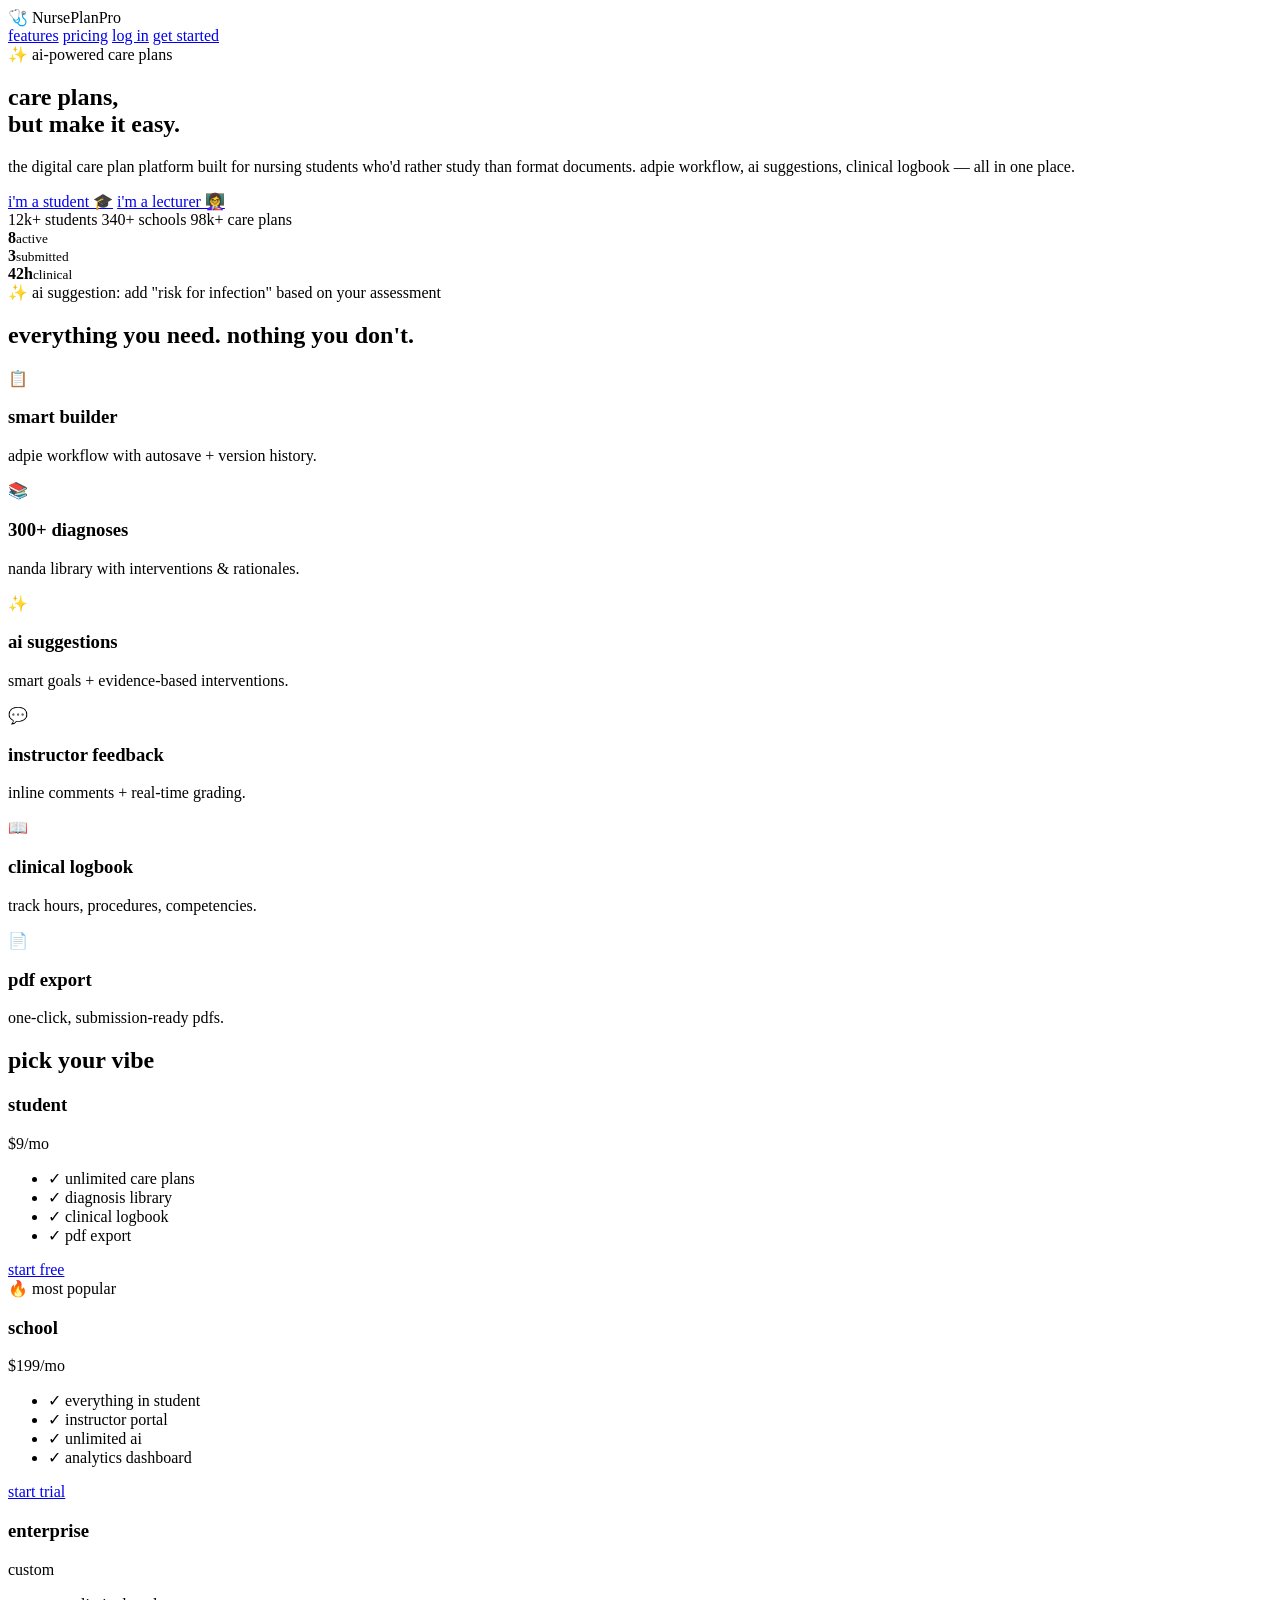
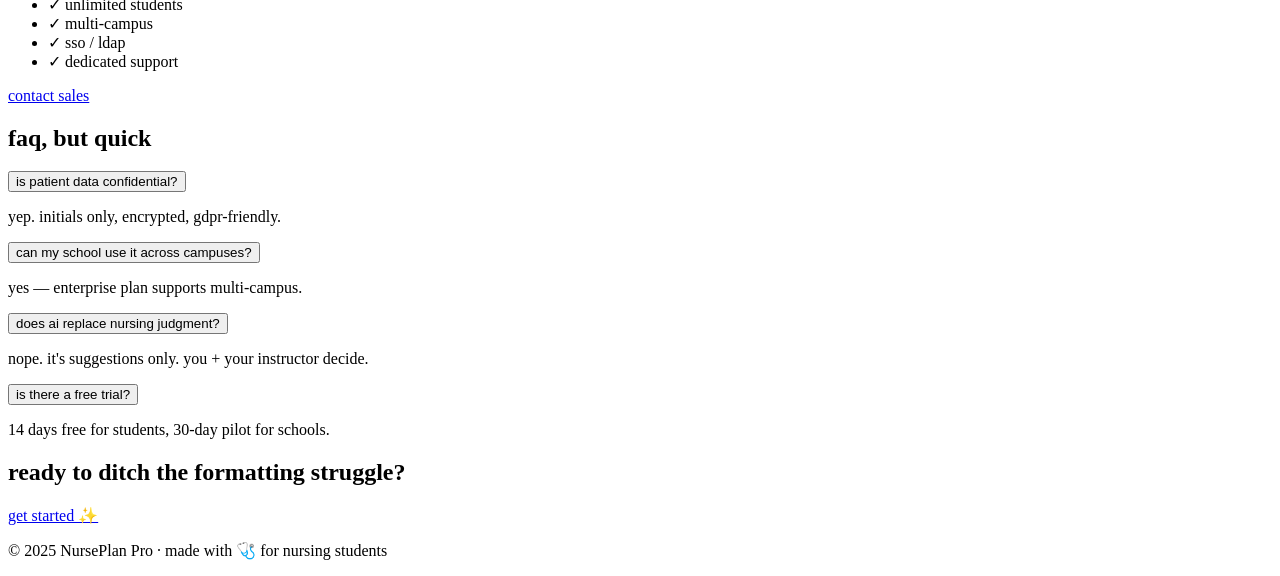
==== index.html @ fc002a98 "Create index.html" ====
<!DOCTYPE html>
<html lang="en">
<head>
<meta charset="UTF-8">
<meta name="viewport" content="width=device-width, initial-scale=1.0">
<title>NursePlan Pro ✨ care plans, but make it easy</title>
<link rel="stylesheet" href="css/style.css">
<link href="https://fonts.googleapis.com/css2?family=Inter:wght@300;400;500;600;700;800&display=swap" rel="stylesheet">
</head>
<body>

<nav class="nav">
  <div class="logo">🩺 NursePlan<span>Pro</span></div>
  <div class="nav-links">
    <a href="#features">features</a>
    <a href="#pricing">pricing</a>
    <a href="auth.html" class="btn btn-ghost">log in</a>
    <a href="auth.html" class="btn btn-primary">get started</a>
  </div>
</nav>

<section class="hero">
  <div class="hero-text">
    <div class="pill">✨ ai-powered care plans</div>
    <h1>care plans,<br><span class="grad">but make it easy.</span></h1>
    <p>the digital care plan platform built for nursing students who'd rather study than format documents. adpie workflow, ai suggestions, clinical logbook — all in one place.</p>
    <div class="hero-btns">
      <a href="auth.html?role=student" class="btn btn-primary btn-lg">i'm a student 🎓</a>
      <a href="auth.html?role=lecturer" class="btn btn-outline btn-lg">i'm a lecturer 👩‍🏫</a>
    </div>
    <div class="trust">
      <span>12k+ students</span>
      <span>340+ schools</span>
      <span>98k+ care plans</span>
    </div>
  </div>

  <div class="hero-card">
    <div class="card-top">
      <div class="dot red"></div><div class="dot yellow"></div><div class="dot green"></div>
    </div>
    <div class="card-stats">
      <div class="stat"><b>8</b><small>active</small></div>
      <div class="stat"><b>3</b><small>submitted</small></div>
      <div class="stat"><b>42h</b><small>clinical</small></div>
    </div>
    <div class="ai-tip">✨ ai suggestion: add "risk for infection" based on your assessment</div>
  </div>
</section>

<section id="features" class="features">
  <h2>everything you need. nothing you don't.</h2>
  <div class="grid">
    <div class="f-card"><div class="emoji">📋</div><h3>smart builder</h3><p>adpie workflow with autosave + version history.</p></div>
    <div class="f-card"><div class="emoji">📚</div><h3>300+ diagnoses</h3><p>nanda library with interventions & rationales.</p></div>
    <div class="f-card"><div class="emoji">✨</div><h3>ai suggestions</h3><p>smart goals + evidence-based interventions.</p></div>
    <div class="f-card"><div class="emoji">💬</div><h3>instructor feedback</h3><p>inline comments + real-time grading.</p></div>
    <div class="f-card"><div class="emoji">📖</div><h3>clinical logbook</h3><p>track hours, procedures, competencies.</p></div>
    <div class="f-card"><div class="emoji">📄</div><h3>pdf export</h3><p>one-click, submission-ready pdfs.</p></div>
  </div>
</section>

<section id="pricing" class="pricing">
  <h2>pick your vibe</h2>
  <div class="price-grid">
    <div class="price-card">
      <h3>student</h3>
      <div class="price">$9<span>/mo</span></div>
      <ul>
        <li>✓ unlimited care plans</li>
        <li>✓ diagnosis library</li>
        <li>✓ clinical logbook</li>
        <li>✓ pdf export</li>
      </ul>
      <a href="auth.html?role=student" class="btn btn-primary btn-block">start free</a>
    </div>
    <div class="price-card featured">
      <div class="badge">🔥 most popular</div>
      <h3>school</h3>
      <div class="price">$199<span>/mo</span></div>
      <ul>
        <li>✓ everything in student</li>
        <li>✓ instructor portal</li>
        <li>✓ unlimited ai</li>
        <li>✓ analytics dashboard</li>
      </ul>
      <a href="auth.html?role=lecturer" class="btn btn-primary btn-block">start trial</a>
    </div>
    <div class="price-card">
      <h3>enterprise</h3>
      <div class="price">custom</div>
      <ul>
        <li>✓ unlimited students</li>
        <li>✓ multi-campus</li>
        <li>✓ sso / ldap</li>
        <li>✓ dedicated support</li>
      </ul>
      <a href="mailto:sales@nurseplanpro.com" class="btn btn-outline btn-block">contact sales</a>
    </div>
  </div>
</section>

<section id="faq" class="faq">
  <h2>faq, but quick</h2>
  <div class="faq-list">
    <div class="faq-item"><button class="faq-q">is patient data confidential?</button><div class="faq-a"><p>yep. initials only, encrypted, gdpr-friendly.</p></div></div>
    <div class="faq-item"><button class="faq-q">can my school use it across campuses?</button><div class="faq-a"><p>yes — enterprise plan supports multi-campus.</p></div></div>
    <div class="faq-item"><button class="faq-q">does ai replace nursing judgment?</button><div class="faq-a"><p>nope. it's suggestions only. you + your instructor decide.</p></div></div>
    <div class="faq-item"><button class="faq-q">is there a free trial?</button><div class="faq-a"><p>14 days free for students, 30-day pilot for schools.</p></div></div>
  </div>
</section>

<section class="cta">
  <h2>ready to ditch the formatting struggle?</h2>
  <a href="auth.html" class="btn btn-primary btn-lg">get started ✨</a>
</section>

<footer class="footer">
  <p>© 2025 NursePlan Pro · made with 🩺 for nursing students</p>
</footer>

<script>
// faq toggle
document.querySelectorAll('.faq-q').forEach(b => b.addEventListener('click', () => b.parentElement.classList.toggle('open')));
// redirect if logged in
const s = JSON.parse(localStorage.getItem('npp_session'));
if (s) location.href = s.role === 'student' ? 'student.html' : 'lecturer.html';
</script>
</body>
</html>
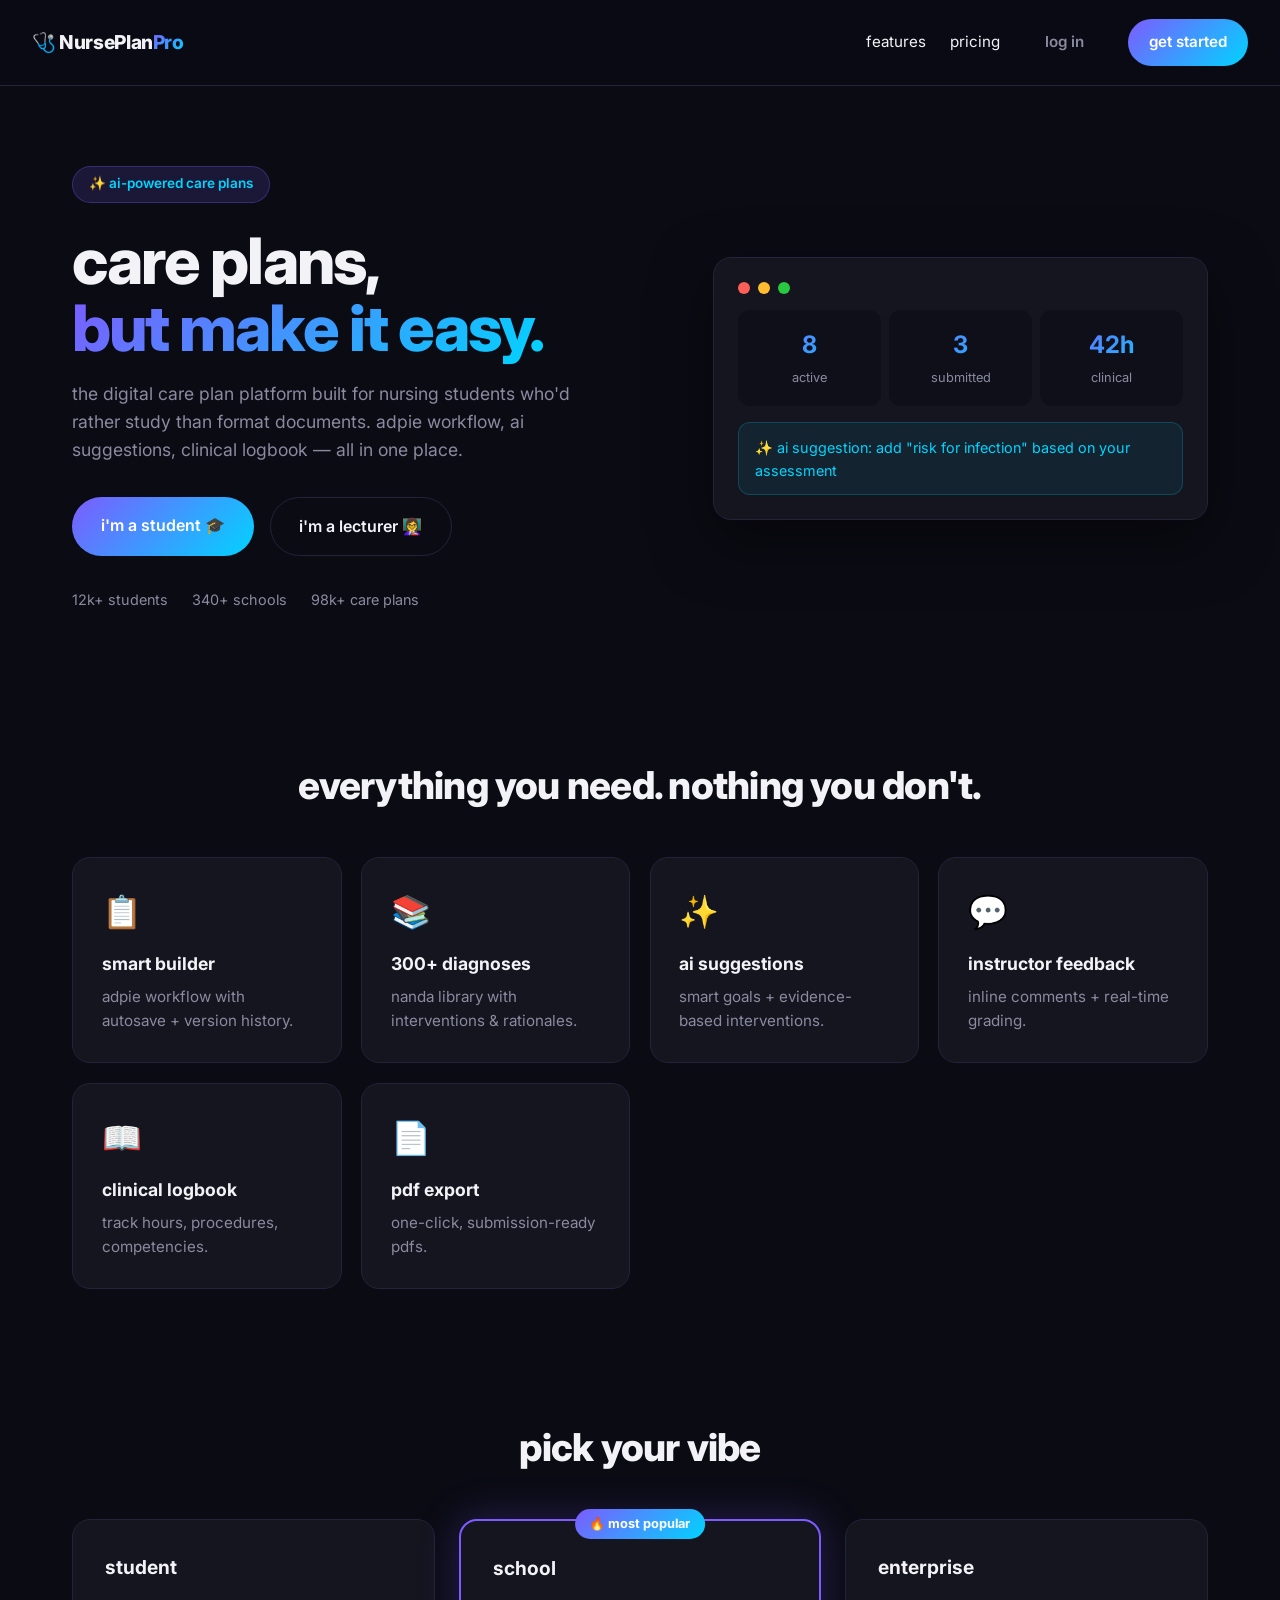
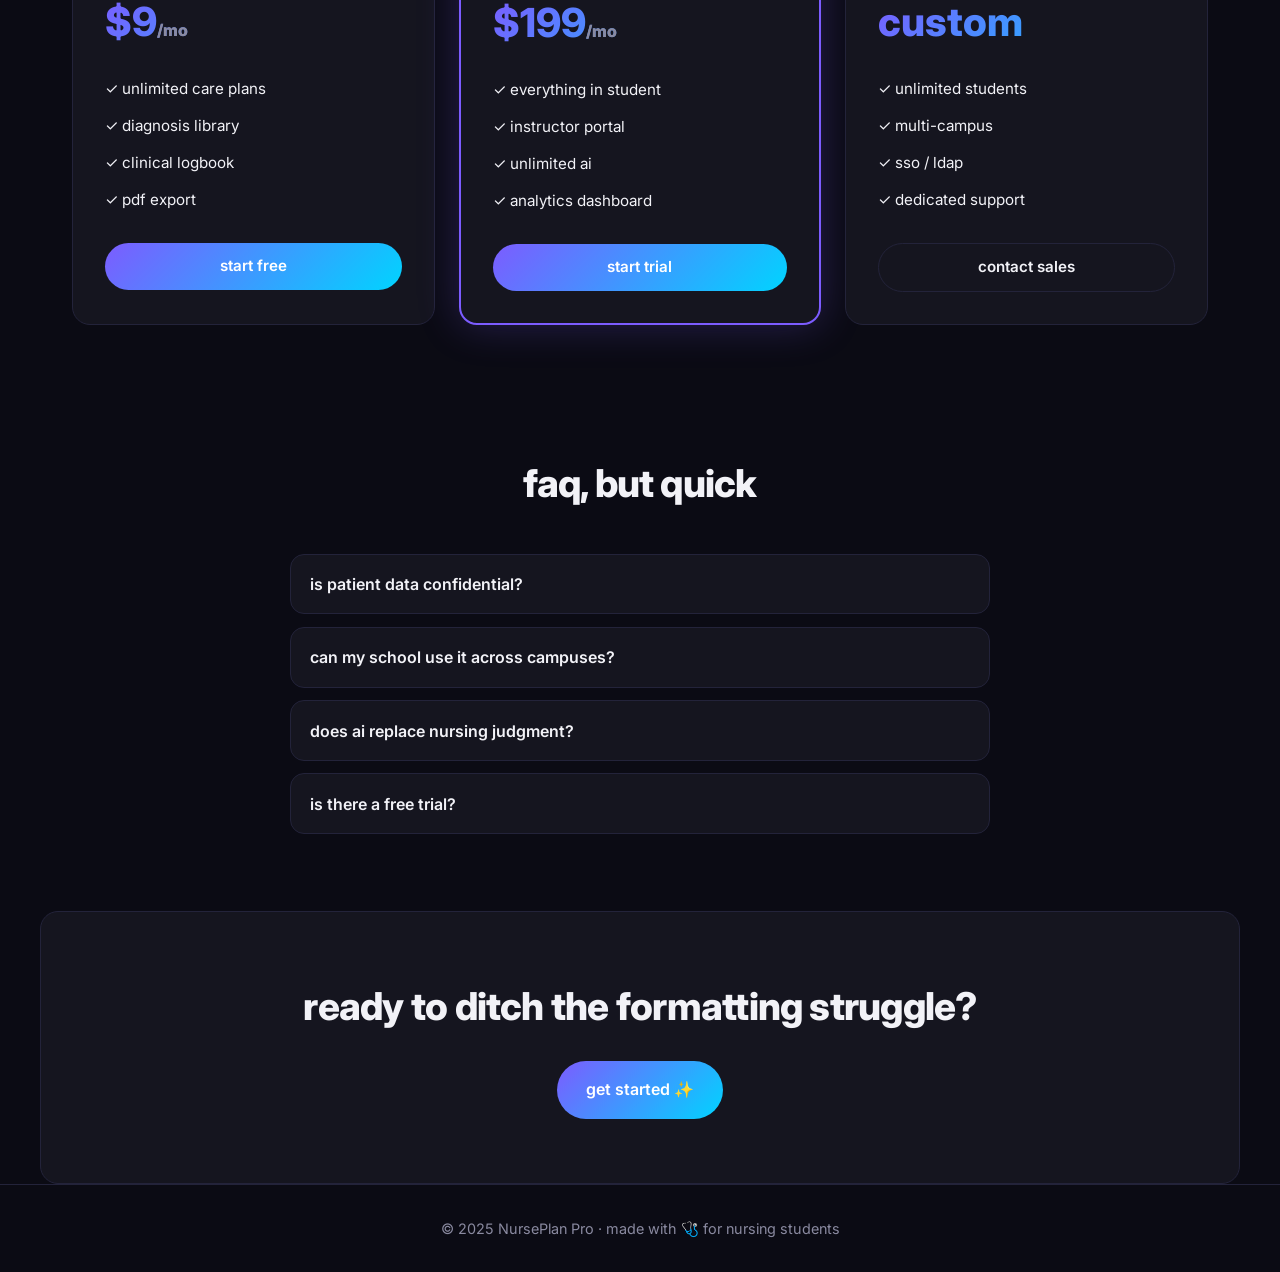
==== commit 952e47ea: "Update index.html" ====
--- a/index.html
+++ b/index.html
@@ -122,9 +122,8 @@
 <script>
 // faq toggle
 document.querySelectorAll('.faq-q').forEach(b => b.addEventListener('click', () => b.parentElement.classList.toggle('open')));
-// redirect if logged in
-const s = JSON.parse(localStorage.getItem('npp_session'));
-if (s) location.href = s.role === 'student' ? 'student.html' : 'lecturer.html';
+
+
 </script>
 </body>
 </html>
--- a/css/style.css
+++ b/css/style.css
@@ -0,0 +1,169 @@
+:root{
+  --bg:#0b0b14;
+  --card:#15151f;
+  --border:#23233a;
+  --text:#f2f2f7;
+  --muted:#8a8aa0;
+  --primary:#7c5cff;
+  --primary-2:#00d4ff;
+  --pink:#ff5fa2;
+  --grad:linear-gradient(135deg,#7c5cff 0%,#00d4ff 100%);
+  --radius:18px;
+}
+
+*{margin:0;padding:0;box-sizing:border-box;font-family:'Inter',system-ui,sans-serif}
+
+body{background:var(--bg);color:var(--text);line-height:1.6;-webkit-font-smoothing:antialiased}
+
+a{color:inherit;text-decoration:none}
+.muted{color:var(--muted)}
+
+/* NAV */
+.nav{display:flex;justify-content:space-between;align-items:center;padding:1.2rem 2rem;position:sticky;top:0;background:rgba(11,11,20,.8);backdrop-filter:blur(12px);z-index:100;border-bottom:1px solid var(--border)}
+.logo{font-weight:800;font-size:1.2rem;letter-spacing:-.02em}
+.logo span{background:var(--grad);-webkit-background-clip:text;background-clip:text;color:transparent}
+.nav-links{display:flex;gap:1.5rem;align-items:center;font-size:.95rem}
+.nav-links a:hover{color:var(--primary-2)}
+
+/* BUTTONS */
+.btn{display:inline-block;padding:.7rem 1.3rem;border-radius:999px;font-weight:600;border:none;cursor:pointer;transition:.2s;font-size:.95rem}
+.btn-primary{background:var(--grad);color:#fff}
+.btn-primary:hover{transform:translateY(-2px);box-shadow:0 10px 30px rgba(124,92,255,.4)}
+.btn-outline{background:transparent;border:1.5px solid var(--border);color:var(--text)}
+.btn-outline:hover{border-color:var(--primary);color:var(--primary-2)}
+.btn-ghost{background:transparent;color:var(--muted)}
+.btn-ghost:hover{color:var(--text)}
+.btn-lg{padding:1rem 1.8rem;font-size:1rem}
+.btn-block{width:100%;display:block;text-align:center}
+
+/* HERO */
+.hero{display:grid;grid-template-columns:1.2fr 1fr;gap:3rem;padding:5rem 2rem;max-width:1200px;margin:0 auto;align-items:center}
+.pill{display:inline-block;background:rgba(124,92,255,.15);color:var(--primary-2);padding:.4rem 1rem;border-radius:999px;font-size:.85rem;font-weight:600;margin-bottom:1.5rem;border:1px solid rgba(124,92,255,.3)}
+.hero h1{font-size:clamp(2.5rem,5vw,4rem);font-weight:800;letter-spacing:-.03em;line-height:1.05;margin-bottom:1.2rem}
+.grad{background:var(--grad);-webkit-background-clip:text;background-clip:text;color:transparent}
+.hero p{color:var(--muted);font-size:1.1rem;max-width:520px;margin-bottom:2rem}
+.hero-btns{display:flex;gap:1rem;flex-wrap:wrap;margin-bottom:2rem}
+.trust{display:flex;gap:1.5rem;color:var(--muted);font-size:.9rem;flex-wrap:wrap}
+
+/* HERO CARD */
+.hero-card{background:var(--card);border:1px solid var(--border);border-radius:var(--radius);padding:1.5rem;box-shadow:0 20px 60px rgba(0,0,0,.5)}
+.card-top{display:flex;gap:.5rem;margin-bottom:1rem}
+.dot{width:12px;height:12px;border-radius:50%}
+.dot.red{background:#ff5f57}.dot.yellow{background:#febc2e}.dot.green{background:#28c840}
+.card-stats{display:grid;grid-template-columns:repeat(3,1fr);gap:.5rem;margin-bottom:1rem}
+.stat{background:#0f0f1a;border-radius:12px;padding:1rem;text-align:center}
+.stat b{display:block;font-size:1.5rem;background:var(--grad);-webkit-background-clip:text;background-clip:text;color:transparent}
+.stat small{color:var(--muted);font-size:.8rem}
+.ai-tip{background:rgba(0,212,255,.08);border:1px solid rgba(0,212,255,.2);border-radius:12px;padding:.8rem 1rem;font-size:.9rem;color:var(--primary-2)}
+
+/* SECTIONS */
+section{padding:4rem 2rem;max-width:1200px;margin:0 auto}
+section h2{font-size:clamp(1.8rem,3vw,2.5rem);font-weight:800;letter-spacing:-.02em;margin-bottom:2.5rem;text-align:center}
+
+/* FEATURES */
+.grid{display:grid;grid-template-columns:repeat(auto-fit,minmax(240px,1fr));gap:1.2rem}
+.f-card{background:var(--card);border:1px solid var(--border);border-radius:var(--radius);padding:1.8rem;transition:.3s}
+.f-card:hover{transform:translateY(-4px);border-color:var(--primary);box-shadow:0 20px 40px rgba(124,92,255,.15)}
+.emoji{font-size:2rem;margin-bottom:.8rem}
+.f-card h3{font-size:1.1rem;margin-bottom:.4rem;font-weight:700}
+.f-card p{color:var(--muted);font-size:.95rem}
+
+/* PRICING */
+.price-grid{display:grid;grid-template-columns:repeat(auto-fit,minmax(260px,1fr));gap:1.5rem}
+.price-card{background:var(--card);border:1px solid var(--border);border-radius:var(--radius);padding:2rem;position:relative;transition:.3s}
+.price-card:hover{transform:translateY(-4px)}
+.price-card.featured{border:2px solid var(--primary);box-shadow:0 0 40px rgba(124,92,255,.25)}
+.badge{position:absolute;top:-12px;left:50%;transform:translateX(-50%);background:var(--grad);color:#fff;padding:.3rem .9rem;border-radius:999px;font-size:.8rem;font-weight:700}
+.price-card h3{text-transform:lowercase;font-size:1.2rem;margin-bottom:.5rem}
+.price{font-size:2.5rem;font-weight:800;margin-bottom:1rem;background:var(--grad);-webkit-background-clip:text;background-clip:text;color:transparent}
+.price span{font-size:1rem;color:var(--muted);-webkit-text-fill-color:var(--muted)}
+.price-card ul{list-style:none;margin-bottom:1.5rem}
+.price-card li{padding:.4rem 0;color:var(--muted);font-size:.95rem}
+.price-card li{color:var(--text)}
+
+/* FAQ */
+.faq-list{max-width:700px;margin:0 auto}
+.faq-item{margin-bottom:.8rem;background:var(--card);border:1px solid var(--border);border-radius:14px;overflow:hidden}
+.faq-q{width:100%;text-align:left;padding:1.2rem;background:transparent;border:none;color:var(--text);font-size:1rem;font-weight:600;cursor:pointer;font-family:inherit}
+.faq-q:hover{color:var(--primary-2)}
+.faq-a{display:none;padding:0 1.2rem 1.2rem;color:var(--muted)}
+.faq-item.open .faq-a{display:block}
+
+/* CTA */
+.cta{text-align:center;background:var(--card);border:1px solid var(--border);border-radius:var(--radius);padding:4rem 2rem}
+.cta h2{margin-bottom:1.5rem}
+
+/* FOOTER */
+.footer{text-align:center;padding:2rem;color:var(--muted);border-top:1px solid var(--border);font-size:.9rem}
+
+/* AUTH */
+.auth-body{display:flex;align-items:center;justify-content:center;min-height:100vh;padding:1rem;background:radial-gradient(circle at top,#1a1a2e 0%,#0b0b14 60%)}
+.auth-card{background:var(--card);border:1px solid var(--border);border-radius:var(--radius);padding:2.5rem;width:100%;max-width:420px;box-shadow:0 30px 80px rgba(0,0,0,.6)}
+.auth-card h2{text-align:center;font-size:1.6rem;margin-bottom:.3rem}
+.auth-card .muted{text-align:center;margin-bottom:1.8rem;font-size:.9rem}
+.role-toggle{display:flex;background:#0f0f1a;border-radius:999px;padding:.3rem;margin-bottom:1.5rem}
+.role-btn{flex:1;padding:.7rem;border:none;background:transparent;color:var(--muted);border-radius:999px;cursor:pointer;font-weight:600;font-family:inherit;transition:.2s}
+.role-btn.active{background:var(--grad);color:#fff}
+.field{margin-bottom:1rem}
+.field label{display:block;font-size:.85rem;color:var(--muted);margin-bottom:.4rem;text-transform:lowercase}
+.field input{width:100%;padding:.8rem 1rem;background:#0f0f1a;border:1px solid var(--border);border-radius:12px;color:var(--text);font-size:1rem;font-family:inherit}
+.field input:focus{outline:none;border-color:var(--primary);box-shadow:0 0 0 3px rgba(124,92,255,.15)}
+.switch{text-align:center;margin-top:1.2rem;color:var(--muted);font-size:.9rem}
+.switch a{color:var(--primary-2);font-weight:600}
+
+/* DASHBOARD */
+.dash-body{display:flex;min-height:100vh}
+.sidebar{width:240px;background:var(--card);border-right:1px solid var(--border);padding:1.5rem;display:flex;flex-direction:column}
+.sidebar .logo{margin-bottom:2rem}
+.sidebar nav{display:flex;flex-direction:column;gap:.3rem;flex:1}
+.sidebar nav a{padding:.7rem 1rem;border-radius:12px;color:var(--muted);font-weight:500;font-size:.95rem;transition:.2s}
+.sidebar nav a:hover,.sidebar nav a.active{background:rgba(124,92,255,.12);color:var(--primary-2)}
+.dash-main{flex:1;padding:2rem;overflow-y:auto}
+.dash-header{margin-bottom:2rem}
+.dash-header h1{font-size:1.8rem;font-weight:800;letter-spacing:-.02em}
+.stats{display:grid;grid-template-columns:repeat(auto-fit,minmax(160px,1fr));gap:1rem;margin-bottom:2rem}
+.stat-card{background:var(--card);border:1px solid var(--border);border-radius:var(--radius);padding:1.5rem;transition:.3s}
+.stat-card:hover{transform:translateY(-3px);border-color:var(--primary)}
+.stat-card h3{font-size:.8rem;color:var(--muted);text-transform:lowercase;font-weight:500;margin-bottom:.4rem}
+.stat-card b{display:block;font-size:2rem;font-weight:800;background:var(--grad);-webkit-background-clip:text;background-clip:text;color:transparent}
+.stat-card small{color:var(--muted);font-size:.8rem}
+.panel{background:var(--card);border:1px solid var(--border);border-radius:var(--radius);padding:1.5rem;margin-bottom:1.5rem}
+.panel h2{font-size:1.2rem;margin-bottom:1rem;font-weight:700;text-align:left}
+.list{display:flex;flex-direction:column;gap:.6rem}
+.item{background:#0f0f1a;border:1px solid var(--border);border-radius:12px;padding:1rem;display:flex;justify-content:space-between;align-items:center;gap:1rem;transition:.2s}
+.item:hover{border-color:var(--primary)}
+.item .time{font-weight:700;color:var(--primary-2);font-variant-numeric:tabular-nums}
+.item .del{background:transparent;border:1px solid var(--border);color:var(--muted);border-radius:8px;padding:.3rem .7rem;cursor:pointer;font-size:.85rem}
+.item .del:hover{border-color:var(--pink);color:var(--pink)}
+.inline-form{display:flex;gap:.6rem;flex-wrap:wrap}
+.inline-form input{flex:1;min-width:140px;padding:.8rem 1rem;background:#0f0f1a;border:1px solid var(--border);border-radius:12px;color:var(--text);font-size:1rem;font-family:inherit}
+.inline-form input:focus{outline:none;border-color:var(--primary);box-shadow:0 0 0 3px rgba(124,92,255,.15)}
+
+/* RESPONSIVE */
+@media(max-width:820px){
+  .hero{grid-template-columns:1fr;padding:3rem 1.5rem}
+  .nav{padding:1rem 1.2rem}
+  .nav-links a:not(.btn){display:none}
+  .dash-body{flex-direction:column}
+  .sidebar{width:100%;flex-direction:row;flex-wrap:wrap;border-right:none;border-bottom:1px solid var(--border)}
+  .sidebar .logo{width:100%;margin-bottom:1rem}
+  .sidebar nav{flex-direction:row;flex-wrap:wrap;gap:.3rem}
+  section{padding:3rem 1.5rem}
+}
+
+.back-link{
+  display:inline-block;
+  color:var(--muted);
+  font-size:.9rem;
+  font-weight:500;
+  padding:.5rem 0;
+  transition:.2s;
+  margin-bottom:1rem;
+}
+.back-link:hover{color:var(--primary-2)}
+.auth-body .back-link{
+  position:fixed;
+  top:1.5rem;
+  left:1.5rem;
+  z-index:10;
+}
